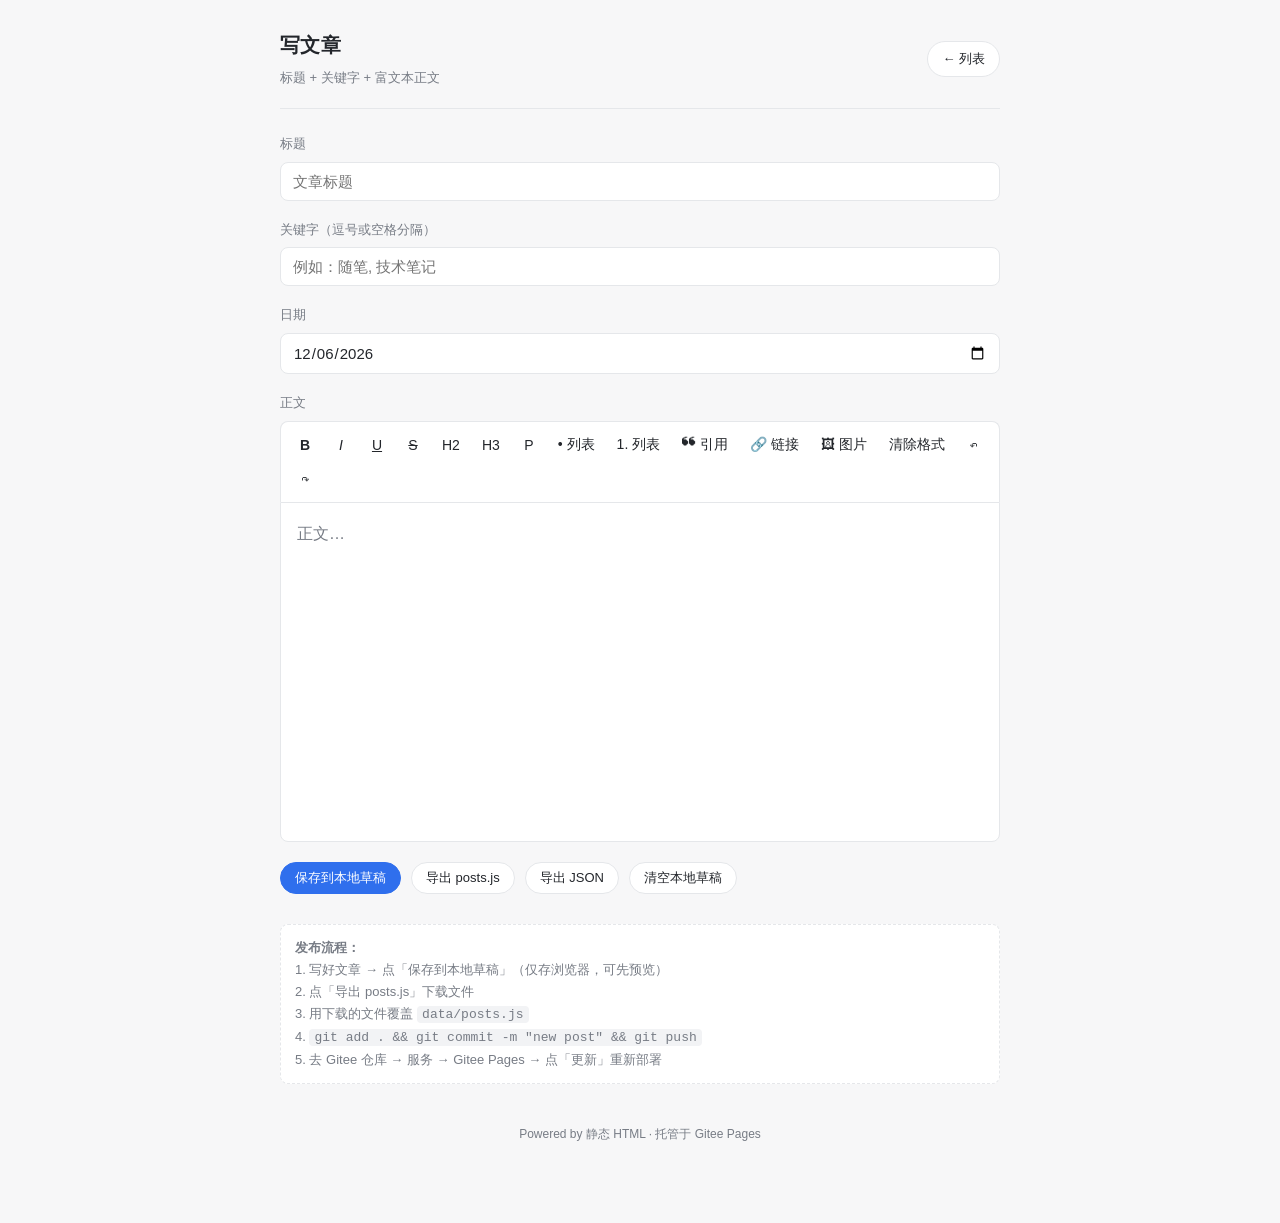
==== edit.html @ 7d6a6bf6 "init: 极简静态博客" ====
<!DOCTYPE html>
<html lang="zh-CN">
<head>
<meta charset="UTF-8">
<meta name="viewport" content="width=device-width, initial-scale=1">
<title>写文章 - 我的博客</title>
<link rel="stylesheet" href="assets/style.css">
</head>
<body>
<div class="wrap">

  <header class="site-head">
    <div>
      <h1 class="site-title">写文章</h1>
      <p class="site-desc">标题 + 关键字 + 富文本正文</p>
    </div>
    <div class="head-actions">
      <a class="btn" href="index.html">← 列表</a>
    </div>
  </header>

  <div class="field">
    <label for="f-title">标题</label>
    <input type="text" id="f-title" placeholder="文章标题">
  </div>

  <div class="field">
    <label for="f-tags">关键字（逗号或空格分隔）</label>
    <input type="text" id="f-tags" placeholder="例如：随笔, 技术笔记">
  </div>

  <div class="field">
    <label for="f-date">日期</label>
    <input type="date" id="f-date">
  </div>

  <div class="field">
    <label>正文</label>
    <div class="toolbar" id="toolbar">
      <button data-cmd="bold" title="加粗"><b>B</b></button>
      <button data-cmd="italic" title="斜体"><i>I</i></button>
      <button data-cmd="underline" title="下划线"><u>U</u></button>
      <button data-cmd="strikeThrough" title="删除线"><s>S</s></button>
      <button data-cmd="h2" title="大标题">H2</button>
      <button data-cmd="h3" title="小标题">H3</button>
      <button data-cmd="p" title="正文">P</button>
      <button data-cmd="insertUnorderedList" title="无序列表">• 列表</button>
      <button data-cmd="insertOrderedList" title="有序列表">1. 列表</button>
      <button data-cmd="formatBlock" data-val="<blockquote>" title="引用">❝ 引用</button>
      <button data-cmd="link" title="插入链接">🔗 链接</button>
      <button data-cmd="image" title="插入图片">🖼 图片</button>
      <button data-cmd="clear" title="清除格式">清除格式</button>
      <button data-cmd="undo" title="撤销">↶</button>
      <button data-cmd="redo" title="重做">↷</button>
    </div>
    <div id="editor" contenteditable="true"></div>
  </div>

  <div class="editor-actions">
    <button class="btn primary" id="btn-save">保存到本地草稿</button>
    <button class="btn" id="btn-export">导出 posts.js</button>
    <button class="btn" id="btn-json">导出 JSON</button>
    <button class="btn" id="btn-clear-local">清空本地草稿</button>
  </div>

  <div class="hint">
    <strong>发布流程：</strong><br>
    1. 写好文章 → 点「保存到本地草稿」（仅存浏览器，可先预览）<br>
    2. 点「导出 posts.js」下载文件<br>
    3. 用下载的文件覆盖 <code>data/posts.js</code><br>
    4. <code>git add . &amp;&amp; git commit -m "new post" &amp;&amp; git push</code><br>
    5. 去 Gitee 仓库 → 服务 → Gitee Pages → 点「更新」重新部署
  </div>

  <footer class="site-foot">Powered by 静态 HTML · 托管于 Gitee Pages</footer>
</div>
<script src="data/posts.js"></script>
<script src="assets/app.js"></script>
</body>
</html>
---- assets/style.css ----
:root {
  --bg: #f7f7f8;
  --card: #ffffff;
  --text: #23262b;
  --muted: #777c85;
  --line: #e5e7ea;
  --accent: #2f6fed;
  --accent-soft: #eaf1ff;
  --code-bg: #f2f3f5;
  --radius: 10px;
}

@media (prefers-color-scheme: dark) {
  :root {
    --bg: #16181c;
    --card: #1d2026;
    --text: #e6e8eb;
    --muted: #9aa0a8;
    --line: #2c3037;
    --accent: #6d9bff;
    --accent-soft: #22304d;
    --code-bg: #14161a;
  }
}

* { box-sizing: border-box; }

body {
  margin: 0;
  background: var(--bg);
  color: var(--text);
  font: 15px/1.75 -apple-system, "Segoe UI", "PingFang SC", "Microsoft YaHei", Roboto, sans-serif;
  -webkit-font-smoothing: antialiased;
}

a { color: var(--accent); text-decoration: none; }
a:hover { text-decoration: underline; }

.wrap { max-width: 760px; margin: 0 auto; padding: 0 20px 80px; }

/* ---------- header ---------- */
.site-head {
  display: flex; align-items: center; justify-content: space-between;
  gap: 16px; padding: 28px 0 18px;
  border-bottom: 1px solid var(--line); margin-bottom: 24px;
}
.site-title { font-size: 20px; font-weight: 700; margin: 0; letter-spacing: .3px; }
.site-desc { margin: 4px 0 0; font-size: 13px; color: var(--muted); }
.head-actions { display: flex; gap: 8px; flex-shrink: 0; }

.btn {
  display: inline-block; padding: 6px 14px; border-radius: 999px;
  border: 1px solid var(--line); background: var(--card);
  color: var(--text); font-size: 13px; cursor: pointer; transition: .15s;
}
.btn:hover { border-color: var(--accent); color: var(--accent); text-decoration: none; }
.btn.primary { background: var(--accent); border-color: var(--accent); color: #fff; }
.btn.primary:hover { opacity: .88; color: #fff; }

/* ---------- tags ---------- */
.tagbar { display: flex; flex-wrap: wrap; gap: 8px; margin-bottom: 22px; }
.tag {
  padding: 3px 11px; border-radius: 999px; font-size: 13px;
  background: var(--accent-soft); color: var(--accent); border: 1px solid transparent;
  cursor: pointer;
}
.tag:hover { text-decoration: none; border-color: var(--accent); }
.tag.active { background: var(--accent); color: #fff; }

/* ---------- filter note ---------- */
.filter-note {
  display: flex; align-items: center; justify-content: space-between;
  font-size: 13px; color: var(--muted); margin-bottom: 14px;
}

/* ---------- list ---------- */
.post-list { list-style: none; margin: 0; padding: 0; }
.post-item {
  background: var(--card); border: 1px solid var(--line);
  border-radius: var(--radius); padding: 18px 20px; margin-bottom: 14px;
  transition: .15s;
}
.post-item:hover { border-color: var(--accent); }
.post-title { font-size: 17px; font-weight: 600; margin: 0 0 6px; }
.post-title a { color: var(--text); }
.post-title a:hover { color: var(--accent); text-decoration: none; }
.post-meta { font-size: 12px; color: var(--muted); margin-bottom: 8px; }
.post-summary {
  margin: 0 0 10px; font-size: 14px; color: var(--muted);
  display: -webkit-box; -webkit-line-clamp: 2; -webkit-box-orient: vertical; overflow: hidden;
}
.post-tags { display: flex; flex-wrap: wrap; gap: 6px; }

.empty { text-align: center; padding: 60px 0; color: var(--muted); }

/* ---------- article ---------- */
.article-head { padding: 26px 0 18px; border-bottom: 1px solid var(--line); margin-bottom: 26px; }
.article-title { font-size: 26px; line-height: 1.4; margin: 0 0 10px; }
.article-meta { font-size: 13px; color: var(--muted); display: flex; flex-wrap: wrap; gap: 8px; align-items: center; }

.article-body { font-size: 16px; line-height: 1.85; word-wrap: break-word; }
.article-body h1, .article-body h2, .article-body h3, .article-body h4 { line-height: 1.45; margin: 1.6em 0 .7em; }
.article-body h1 { font-size: 22px; } .article-body h2 { font-size: 20px; }
.article-body h3 { font-size: 17px; } .article-body h4 { font-size: 15px; }
.article-body p { margin: 0 0 1.1em; }
.article-body img { max-width: 100%; border-radius: 6px; }
.article-body blockquote {
  margin: 1.2em 0; padding: 10px 16px; border-left: 3px solid var(--accent);
  background: var(--code-bg); color: var(--muted); border-radius: 0 6px 6px 0;
}
.article-body blockquote p:last-child { margin: 0; }
.article-body pre {
  background: var(--code-bg); padding: 14px 16px; border-radius: 8px;
  overflow-x: auto; font-size: 13.5px; line-height: 1.6;
}
.article-body code { font-family: "SFMono-Regular", Consolas, Monaco, monospace; }
.article-body p code, .article-body li code {
  background: var(--code-bg); padding: 2px 6px; border-radius: 4px; font-size: 13.5px;
}
.article-body ul, .article-body ol { padding-left: 1.6em; margin: 0 0 1.1em; }
.article-body hr { border: none; border-top: 1px solid var(--line); margin: 2em 0; }
.article-body table { border-collapse: collapse; width: 100%; margin: 1.2em 0; }
.article-body th, .article-body td { border: 1px solid var(--line); padding: 8px 10px; }

.article-nav { display: flex; justify-content: space-between; margin-top: 44px; padding-top: 20px; border-top: 1px solid var(--line); font-size: 14px; }

/* ---------- editor ---------- */
.field { margin-bottom: 18px; }
.field label { display: block; font-size: 13px; color: var(--muted); margin-bottom: 6px; }
.field input[type="text"], .field input[type="date"] {
  width: 100%; padding: 10px 12px; font-size: 15px; font-family: inherit;
  border: 1px solid var(--line); border-radius: 8px; background: var(--card); color: var(--text);
}
.field input:focus { outline: none; border-color: var(--accent); }

.toolbar {
  display: flex; flex-wrap: wrap; gap: 4px; padding: 8px;
  border: 1px solid var(--line); border-bottom: none;
  border-radius: 8px 8px 0 0; background: var(--card);
}
.toolbar button {
  min-width: 32px; height: 30px; padding: 0 8px; cursor: pointer;
  border: 1px solid transparent; border-radius: 6px;
  background: transparent; color: var(--text); font-size: 14px;
}
.toolbar button:hover { background: var(--accent-soft); border-color: var(--line); }

#editor {
  min-height: 340px; padding: 16px; border: 1px solid var(--line);
  border-radius: 0 0 8px 8px; background: var(--card); color: var(--text);
  font-size: 16px; line-height: 1.85; outline: none;
}
#editor:focus { border-color: var(--accent); }
#editor:empty::before { content: "正文…"; color: var(--muted); }

.editor-actions { display: flex; flex-wrap: wrap; gap: 10px; margin: 20px 0 30px; }
.hint {
  font-size: 13px; color: var(--muted); background: var(--card);
  border: 1px dashed var(--line); border-radius: 8px; padding: 12px 14px; line-height: 1.7;
}
.hint code { background: var(--code-bg); padding: 1px 5px; border-radius: 4px; }

.site-foot { margin-top: 40px; font-size: 12px; color: var(--muted); text-align: center; }
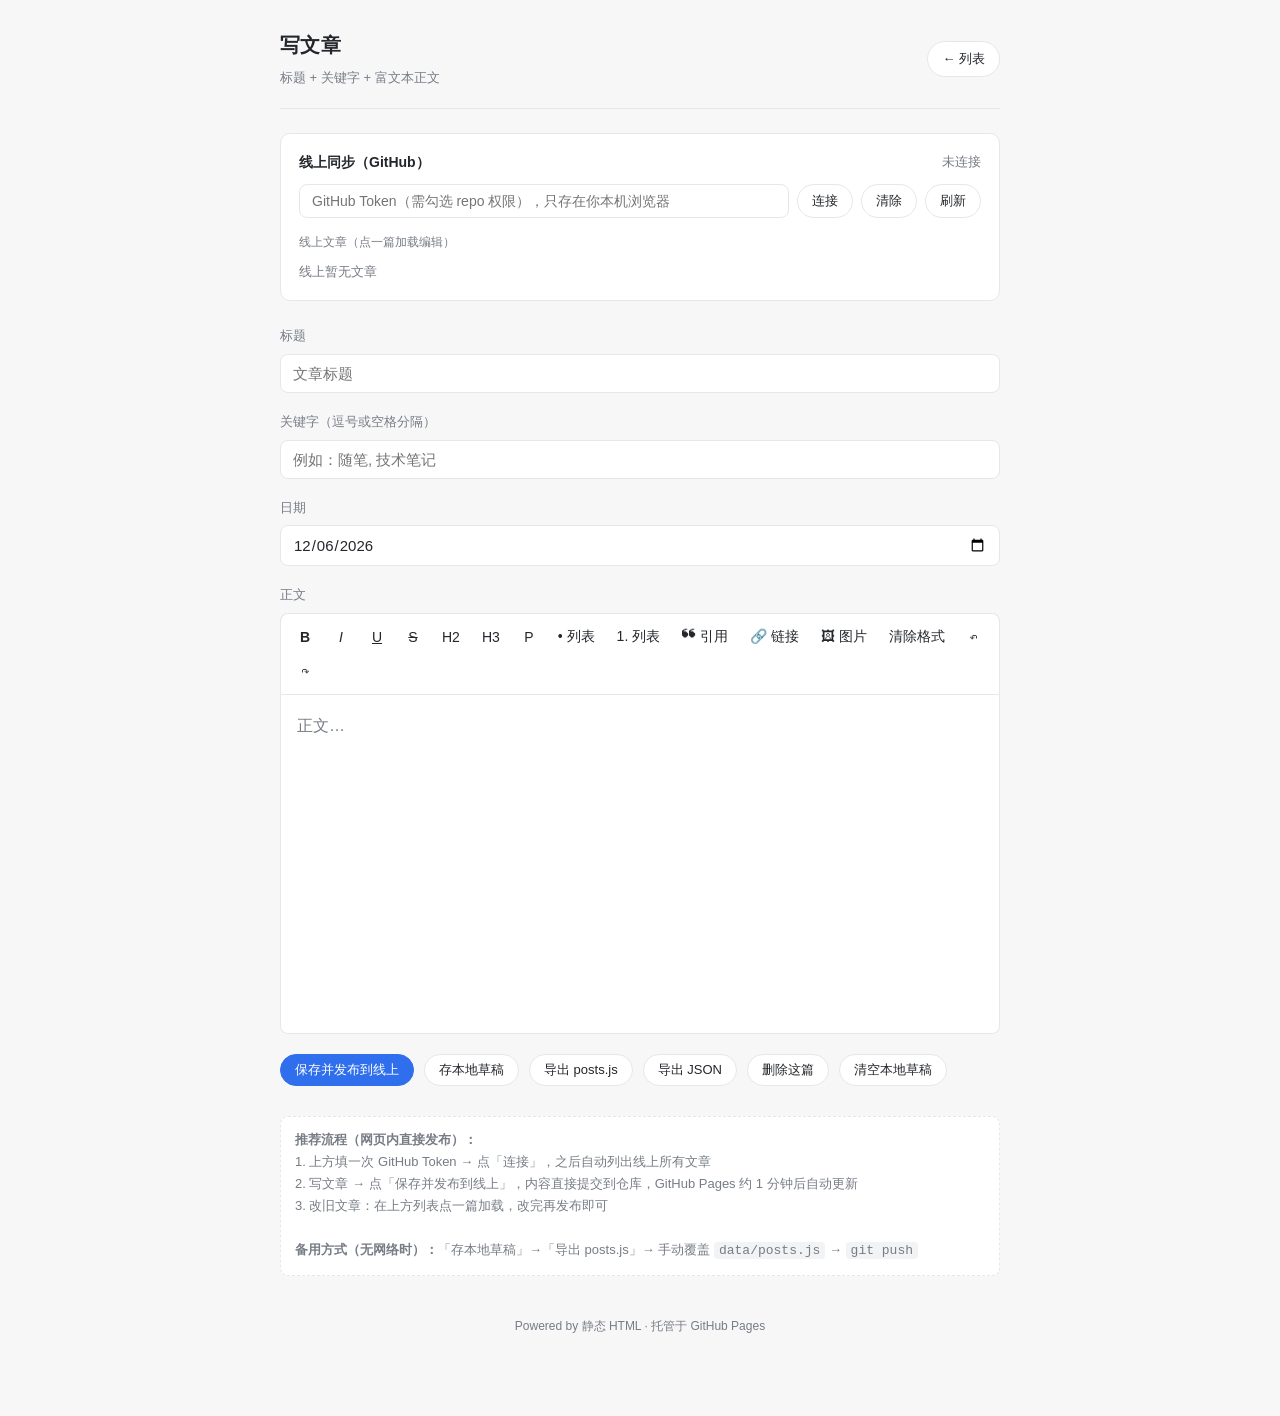
==== commit a40dd8e9: "feat: 网页内直连 GitHub 保存/发布" ====
--- a/edit.html
+++ b/edit.html
@@ -1,80 +1,98 @@
 <!DOCTYPE html>
-<html lang="zh-CN">
-<head>
-<meta charset="UTF-8">
-<meta name="viewport" content="width=device-width, initial-scale=1">
+<html lang="zh-CN" data-page-node-id="AJb3vH1LqUoikJcXxkVm0t">
+<head data-page-node-id="qr0wn4UnxidgkKzo6l8r2A">
+<meta charset="UTF-8" data-page-node-id="LppgdJZ0DuXC70buL5NtI6">
+<meta name="viewport" content="width=device-width, initial-scale=1" data-page-node-id="8UdwIXkHjPcbDPsdLr6uEj">
 <title>写文章 - 我的博客</title>
-<link rel="stylesheet" href="assets/style.css">
+<link rel="stylesheet" href="assets/style.css" data-page-node-id="ydT84AI9Mg8HPYuDq0weCG">
 </head>
-<body>
-<div class="wrap">
+<body data-page-node-id="5vi7g9qBaKmRTxWU70ORKr">
+<div class="wrap" data-page-node-id="gpobFpyl0eh4qrRddpxuvj">
 
-  <header class="site-head">
-    <div>
-      <h1 class="site-title">写文章</h1>
-      <p class="site-desc">标题 + 关键字 + 富文本正文</p>
+  <header class="site-head" data-page-node-id="Pot3kmszw8yGBNzVBpcBGh">
+    <div data-page-node-id="7I2OiUKkhxzQ85wwp7czJm">
+      <h1 class="site-title" data-page-node-id="NlKsG7NhqSmWq68uJhcdwu">写文章</h1>
+      <p class="site-desc" data-page-node-id="BbnW7OCBH2VAHE0oTWAdIK">标题 + 关键字 + 富文本正文</p>
     </div>
-    <div class="head-actions">
-      <a class="btn" href="index.html">← 列表</a>
+    <div class="head-actions" data-page-node-id="B8uWPl3l2clpQjL8nnDXzS">
+      <a class="btn" href="index.html" data-page-node-id="DrutRBBzzTmJnHeyPXxXd6">← 列表</a>
     </div>
   </header>
 
-  <div class="field">
-    <label for="f-title">标题</label>
-    <input type="text" id="f-title" placeholder="文章标题">
+  <div class="card" id="gh-panel" data-page-node-id="4RmWiXcSOgUvf9VCWOsgF5">
+    <div class="gh-head" data-page-node-id="9eP8CjZHyGh5As1UoKm3Iw">
+      <strong data-page-node-id="puNLQFXuiPyYLwEBxuoO74">线上同步（GitHub）</strong>
+      <span id="gh-state" data-page-node-id="5Gd4ULR5PxGfVqF2e6CZpL">未连接</span>
+    </div>
+    <div class="gh-row" data-page-node-id="DwjE959UF1yHsEFZ8UKdlT">
+      <input type="password" id="gh-token" placeholder="GitHub Token（需勾选 repo 权限），只存在你本机浏览器" data-page-node-id="QFsA0wU7qA5ppdGD7zVZ39">
+      <button class="btn" id="gh-connect" data-page-node-id="NpGmeWweT49ODy7r0Jqnzq">连接</button>
+      <button class="btn" id="gh-clear" data-page-node-id="r9mcSvd5kF0LLuza8qqibB">清除</button>
+      <button class="btn" id="gh-reload" data-page-node-id="1klAebFOuCFjZBNlL7qDfW">刷新</button>
+    </div>
+    <div class="gh-label" data-page-node-id="orqqgZheYTrgGXdmb4Vuug">线上文章（点一篇加载编辑）</div>
+    <div id="gh-list" class="gh-list" data-page-node-id="pJ4CvllfZEWbb3nxsYRL58"></div>
+    <div id="gh-msg" class="gh-msg" data-page-node-id="FpvH1dlbJq3yqrV4WZMQ4O"></div>
   </div>
 
-  <div class="field">
-    <label for="f-tags">关键字（逗号或空格分隔）</label>
-    <input type="text" id="f-tags" placeholder="例如：随笔, 技术笔记">
+  <div class="field" data-page-node-id="SudT32jXEIfhMtE9lsqIom">
+    <label for="f-title" data-page-node-id="nVIaBfDthpnipL3FjIe3V1">标题</label>
+    <input type="text" id="f-title" placeholder="文章标题" data-page-node-id="u1xBNU3Y0rgdBDIzpGF8j6">
   </div>
 
-  <div class="field">
-    <label for="f-date">日期</label>
-    <input type="date" id="f-date">
+  <div class="field" data-page-node-id="y1Eq3g3BAjjAnIA1KqDKmA">
+    <label for="f-tags" data-page-node-id="nwsDAadVu07Nl2EpqBX376">关键字（逗号或空格分隔）</label>
+    <input type="text" id="f-tags" placeholder="例如：随笔, 技术笔记" data-page-node-id="dz01pCGPchNx1Xwm0V4U2z">
   </div>
 
-  <div class="field">
-    <label>正文</label>
-    <div class="toolbar" id="toolbar">
-      <button data-cmd="bold" title="加粗"><b>B</b></button>
-      <button data-cmd="italic" title="斜体"><i>I</i></button>
-      <button data-cmd="underline" title="下划线"><u>U</u></button>
-      <button data-cmd="strikeThrough" title="删除线"><s>S</s></button>
-      <button data-cmd="h2" title="大标题">H2</button>
-      <button data-cmd="h3" title="小标题">H3</button>
-      <button data-cmd="p" title="正文">P</button>
-      <button data-cmd="insertUnorderedList" title="无序列表">• 列表</button>
-      <button data-cmd="insertOrderedList" title="有序列表">1. 列表</button>
-      <button data-cmd="formatBlock" data-val="<blockquote>" title="引用">❝ 引用</button>
-      <button data-cmd="link" title="插入链接">🔗 链接</button>
-      <button data-cmd="image" title="插入图片">🖼 图片</button>
-      <button data-cmd="clear" title="清除格式">清除格式</button>
-      <button data-cmd="undo" title="撤销">↶</button>
-      <button data-cmd="redo" title="重做">↷</button>
-    </div>
-    <div id="editor" contenteditable="true"></div>
+  <div class="field" data-page-node-id="mEDxWOXGNmE4pEXytBr3uL">
+    <label for="f-date" data-page-node-id="VxFisSP7fHz8ffpxEWkyF7">日期</label>
+    <input type="date" id="f-date" data-page-node-id="yfG8ABCheAxogAg0IsALlV">
   </div>
 
-  <div class="editor-actions">
-    <button class="btn primary" id="btn-save">保存到本地草稿</button>
-    <button class="btn" id="btn-export">导出 posts.js</button>
-    <button class="btn" id="btn-json">导出 JSON</button>
-    <button class="btn" id="btn-clear-local">清空本地草稿</button>
+  <div class="field" data-page-node-id="CJbRDJurKLx1EZeltFlIAv">
+    <label data-page-node-id="aqKG9legGPYB1tQnVepmQF">正文</label>
+    <div class="toolbar" id="toolbar" data-page-node-id="CEsjuTTxJmLF5quIcumCzt">
+      <button data-cmd="bold" title="加粗" data-page-node-id="FrVhdCzzWMUEIBRSR5uLHQ"><b data-page-node-id="NmVc8vO1WWiEWUanse4wbJ">B</b></button>
+      <button data-cmd="italic" title="斜体" data-page-node-id="2B3vpyuhfw34Kn3AImAW25"><i data-page-node-id="2MhsPvlY9y3p2zKCSwfw26">I</i></button>
+      <button data-cmd="underline" title="下划线" data-page-node-id="tKOs1dPWmg6m9HC6YrgN0V"><u data-page-node-id="2teWDVgMACY1JtrOLpHhhr">U</u></button>
+      <button data-cmd="strikeThrough" title="删除线" data-page-node-id="HL9GhsEXCLCYDb8FClcA7p"><s data-page-node-id="M1gCuSFyhgzYLlGnfzM37M">S</s></button>
+      <button data-cmd="h2" title="大标题" data-page-node-id="wJwqVBfbvHpunzWPLU2WKN">H2</button>
+      <button data-cmd="h3" title="小标题" data-page-node-id="1RRg94Fy9BwjxyseNBck62">H3</button>
+      <button data-cmd="p" title="正文" data-page-node-id="IJ9OcnPmKCBczAzdgWcDWG">P</button>
+      <button data-cmd="insertUnorderedList" title="无序列表" data-page-node-id="fKP8blWagUHbG545hrCBH3">• 列表</button>
+      <button data-cmd="insertOrderedList" title="有序列表" data-page-node-id="1owOXzWYcMegtDawJW7FXL">1. 列表</button>
+      <button data-cmd="formatBlock" data-val="&lt;blockquote&gt;" title="引用" data-page-node-id="C0F231FaA7Nd6FlzxTFzJF">❝ 引用</button>
+      <button data-cmd="link" title="插入链接" data-page-node-id="7Q2jwgILfWpvsu6nyXKu54">🔗 链接</button>
+      <button data-cmd="image" title="插入图片" data-page-node-id="2GSZ3ATvCVXOFIAW2OfefO">🖼 图片</button>
+      <button data-cmd="clear" title="清除格式" data-page-node-id="GfTGggtdAGBE9BiGXFCyKX">清除格式</button>
+      <button data-cmd="undo" title="撤销" data-page-node-id="DWNDMuUF5Z2qNKJNNyqagK">↶</button>
+      <button data-cmd="redo" title="重做" data-page-node-id="hk4RY7ydnHp6iS08r5BCjB">↷</button>
+    </div>
+    <div id="editor" contenteditable="true" data-page-node-id="TLLWCY1buNHtE8qfQZeznR"></div>
   </div>
 
-  <div class="hint">
-    <strong>发布流程：</strong><br>
-    1. 写好文章 → 点「保存到本地草稿」（仅存浏览器，可先预览）<br>
-    2. 点「导出 posts.js」下载文件<br>
-    3. 用下载的文件覆盖 <code>data/posts.js</code><br>
-    4. <code>git add . &amp;&amp; git commit -m "new post" &amp;&amp; git push</code><br>
-    5. 去 Gitee 仓库 → 服务 → Gitee Pages → 点「更新」重新部署
+  <div class="editor-actions" data-page-node-id="lDaH9n7RjFsk4tx7m5cBIA">
+    <button class="btn primary" id="btn-publish" data-page-node-id="n0ntUC3hcJaNO3GsSgENHi">保存并发布到线上</button>
+    <button class="btn" id="btn-save" data-page-node-id="843WtiC8zyjlLW1Vnq6wWK">存本地草稿</button>
+    <button class="btn" id="btn-export" data-page-node-id="0mM2jY0CRNjg08o9LZIz5g">导出 posts.js</button>
+    <button class="btn" id="btn-json" data-page-node-id="jMMlUCmrd0epXHVw4GQIQl">导出 JSON</button>
+    <button class="btn danger" id="btn-delete" data-page-node-id="gs9F6m1YUVhCrpiDOZ23oF">删除这篇</button>
+    <button class="btn" id="btn-clear-local" data-page-node-id="z9HUvPiHcbW0Pf9THEHRBY">清空本地草稿</button>
   </div>
 
-  <footer class="site-foot">Powered by 静态 HTML · 托管于 Gitee Pages</footer>
+  <div class="hint" data-page-node-id="erJlBqI6hD5KnimCJPWyjR">
+    <strong data-page-node-id="Nne65eeoCZ8TEEpHOUvXw3">推荐流程（网页内直接发布）：</strong><br data-page-node-id="rf6zejfhvVcDOUUFmhdJh6">
+    1. 上方填一次 GitHub Token → 点「连接」，之后自动列出线上所有文章<br data-page-node-id="L4rpZKyAnBZMATxzDYUxTv">
+    2. 写文章 → 点「保存并发布到线上」，内容直接提交到仓库，GitHub Pages 约 1 分钟后自动更新<br data-page-node-id="aAgF1wL48OEH9KF297SirI">
+    3. 改旧文章：在上方列表点一篇加载，改完再发布即可<br data-page-node-id="XWMCOZ0HzUD7mRWSXwm1MN"><br data-page-node-id="etDOsRhEBCoCS3kmykyAEH">
+    <strong data-page-node-id="ti2KelSUCbgjf7NSaQSVw8">备用方式（无网络时）：</strong>「存本地草稿」→「导出 posts.js」→ 手动覆盖 <code data-page-node-id="RkGPZRVrdyJf4JDUPY00CA">data/posts.js</code> → <code data-page-node-id="4JZuBiQuzfjUr90f6VLg7m">git push</code>
+  </div>
+
+  <footer class="site-foot" data-page-node-id="t5Pyq0bEnII68uHvtRWckV">Powered by 静态 HTML · 托管于 GitHub Pages</footer>
 </div>
 <script src="data/posts.js"></script>
 <script src="assets/app.js"></script>
+<script src="assets/admin.js"></script>
 </body>
 </html>
--- a/assets/style.css
+++ b/assets/style.css
@@ -161,3 +161,41 @@
 .hint code { background: var(--code-bg); padding: 1px 5px; border-radius: 4px; }
 
 .site-foot { margin-top: 40px; font-size: 12px; color: var(--muted); text-align: center; }
+
+/* ---------- 线上同步面板 ---------- */
+.card {
+  background: var(--card); border: 1px solid var(--line);
+  border-radius: var(--radius); padding: 16px 18px; margin-bottom: 24px;
+}
+.gh-head { display: flex; align-items: center; justify-content: space-between; font-size: 14px; margin-bottom: 10px; }
+.gh-head span { color: var(--muted); font-size: 13px; }
+.gh-row { display: flex; flex-wrap: wrap; gap: 8px; }
+.gh-row input {
+  flex: 1 1 240px; padding: 8px 12px; font-size: 14px; font-family: inherit;
+  border: 1px solid var(--line); border-radius: 8px; background: var(--card); color: var(--text);
+}
+.gh-row input:focus { outline: none; border-color: var(--accent); }
+.gh-label { font-size: 12px; color: var(--muted); margin: 14px 0 8px; }
+.gh-list { display: flex; flex-direction: column; gap: 6px; max-height: 220px; overflow: auto; }
+.gh-item {
+  display: flex; justify-content: space-between; gap: 12px; padding: 8px 12px;
+  border: 1px solid var(--line); border-radius: 8px; font-size: 14px;
+  color: var(--text); background: var(--bg);
+}
+.gh-item:hover { border-color: var(--accent); text-decoration: none; }
+.gh-item.active { border-color: var(--accent); background: var(--accent-soft); }
+.gh-item-title { overflow: hidden; text-overflow: ellipsis; white-space: nowrap; }
+.gh-item-date { color: var(--muted); font-size: 12px; flex-shrink: 0; }
+.gh-empty { font-size: 13px; color: var(--muted); }
+
+.gh-msg { margin-top: 12px; font-size: 13px; line-height: 1.7; }
+.gh-msg:empty { display: none; }
+.gh-msg.ok { color: #1a7f37; }
+.gh-msg.err { color: #c9372c; }
+.gh-msg.warn { color: #9a6700; }
+@media (prefers-color-scheme: dark) {
+  .gh-msg.ok { color: #4ac26b; }
+  .gh-msg.err { color: #ff7b72; }
+  .gh-msg.warn { color: #e3b341; }
+}
+.btn.danger:hover { border-color: #c9372c; color: #c9372c; }
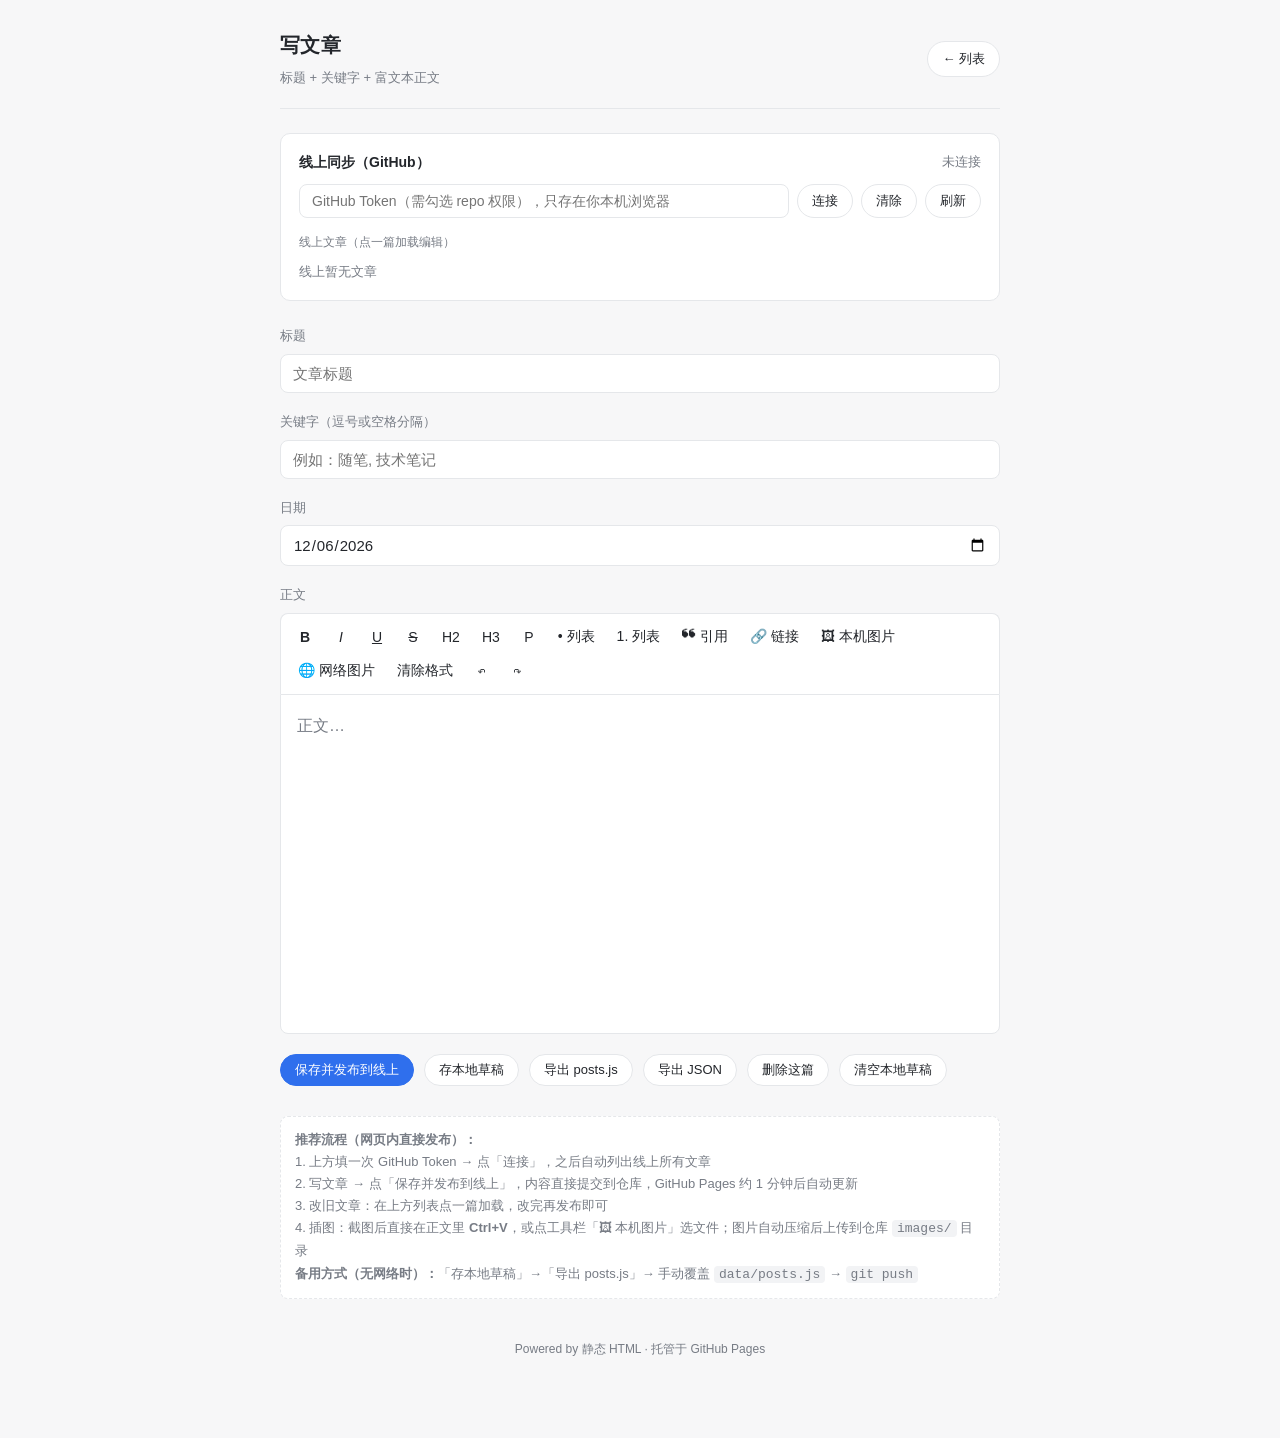
==== commit f9e66d63: "feat: 正文支持粘贴/上传本机图片（压缩后存入 images/）" ====
--- a/edit.html
+++ b/edit.html
@@ -64,12 +64,14 @@
       <button data-cmd="insertOrderedList" title="有序列表" data-page-node-id="1owOXzWYcMegtDawJW7FXL">1. 列表</button>
       <button data-cmd="formatBlock" data-val="&lt;blockquote&gt;" title="引用" data-page-node-id="C0F231FaA7Nd6FlzxTFzJF">❝ 引用</button>
       <button data-cmd="link" title="插入链接" data-page-node-id="7Q2jwgILfWpvsu6nyXKu54">🔗 链接</button>
-      <button data-cmd="image" title="插入图片" data-page-node-id="2GSZ3ATvCVXOFIAW2OfefO">🖼 图片</button>
+      <button data-cmd="image" title="上传本机图片（也可直接 Ctrl+V 粘贴截图）" data-page-node-id="2GSZ3ATvCVXOFIAW2OfefO">🖼 本机图片</button>
+      <button data-cmd="netimg" title="插入网络图片地址">🌐 网络图片</button>
       <button data-cmd="clear" title="清除格式" data-page-node-id="GfTGggtdAGBE9BiGXFCyKX">清除格式</button>
       <button data-cmd="undo" title="撤销" data-page-node-id="DWNDMuUF5Z2qNKJNNyqagK">↶</button>
       <button data-cmd="redo" title="重做" data-page-node-id="hk4RY7ydnHp6iS08r5BCjB">↷</button>
     </div>
     <div id="editor" contenteditable="true" data-page-node-id="TLLWCY1buNHtE8qfQZeznR"></div>
+    <input type="file" id="file-img" accept="image/*" hidden>
   </div>
 
   <div class="editor-actions" data-page-node-id="lDaH9n7RjFsk4tx7m5cBIA">
@@ -85,7 +87,8 @@
     <strong data-page-node-id="Nne65eeoCZ8TEEpHOUvXw3">推荐流程（网页内直接发布）：</strong><br data-page-node-id="rf6zejfhvVcDOUUFmhdJh6">
     1. 上方填一次 GitHub Token → 点「连接」，之后自动列出线上所有文章<br data-page-node-id="L4rpZKyAnBZMATxzDYUxTv">
     2. 写文章 → 点「保存并发布到线上」，内容直接提交到仓库，GitHub Pages 约 1 分钟后自动更新<br data-page-node-id="aAgF1wL48OEH9KF297SirI">
-    3. 改旧文章：在上方列表点一篇加载，改完再发布即可<br data-page-node-id="XWMCOZ0HzUD7mRWSXwm1MN"><br data-page-node-id="etDOsRhEBCoCS3kmykyAEH">
+    3. 改旧文章：在上方列表点一篇加载，改完再发布即可<br data-page-node-id="XWMCOZ0HzUD7mRWSXwm1MN">
+    4. 插图：截图后直接在正文里 <strong>Ctrl+V</strong>，或点工具栏「🖼 本机图片」选文件；图片自动压缩后上传到仓库 <code>images/</code> 目录<br data-page-node-id="etDOsRhEBCoCS3kmykyAEH">
     <strong data-page-node-id="ti2KelSUCbgjf7NSaQSVw8">备用方式（无网络时）：</strong>「存本地草稿」→「导出 posts.js」→ 手动覆盖 <code data-page-node-id="RkGPZRVrdyJf4JDUPY00CA">data/posts.js</code> → <code data-page-node-id="4JZuBiQuzfjUr90f6VLg7m">git push</code>
   </div>
 
--- a/assets/style.css
+++ b/assets/style.css
@@ -152,6 +152,11 @@
 }
 #editor:focus { border-color: var(--accent); }
 #editor:empty::before { content: "正文…"; color: var(--muted); }
+#editor img { max-width: 100%; height: auto; border-radius: 6px; margin: 8px 0; display: block; }
+.img-loading {
+  display: inline-block; font-size: 12px; color: var(--muted);
+  background: var(--code-bg); padding: 2px 8px; border-radius: 4px;
+}
 
 .editor-actions { display: flex; flex-wrap: wrap; gap: 10px; margin: 20px 0 30px; }
 .hint {
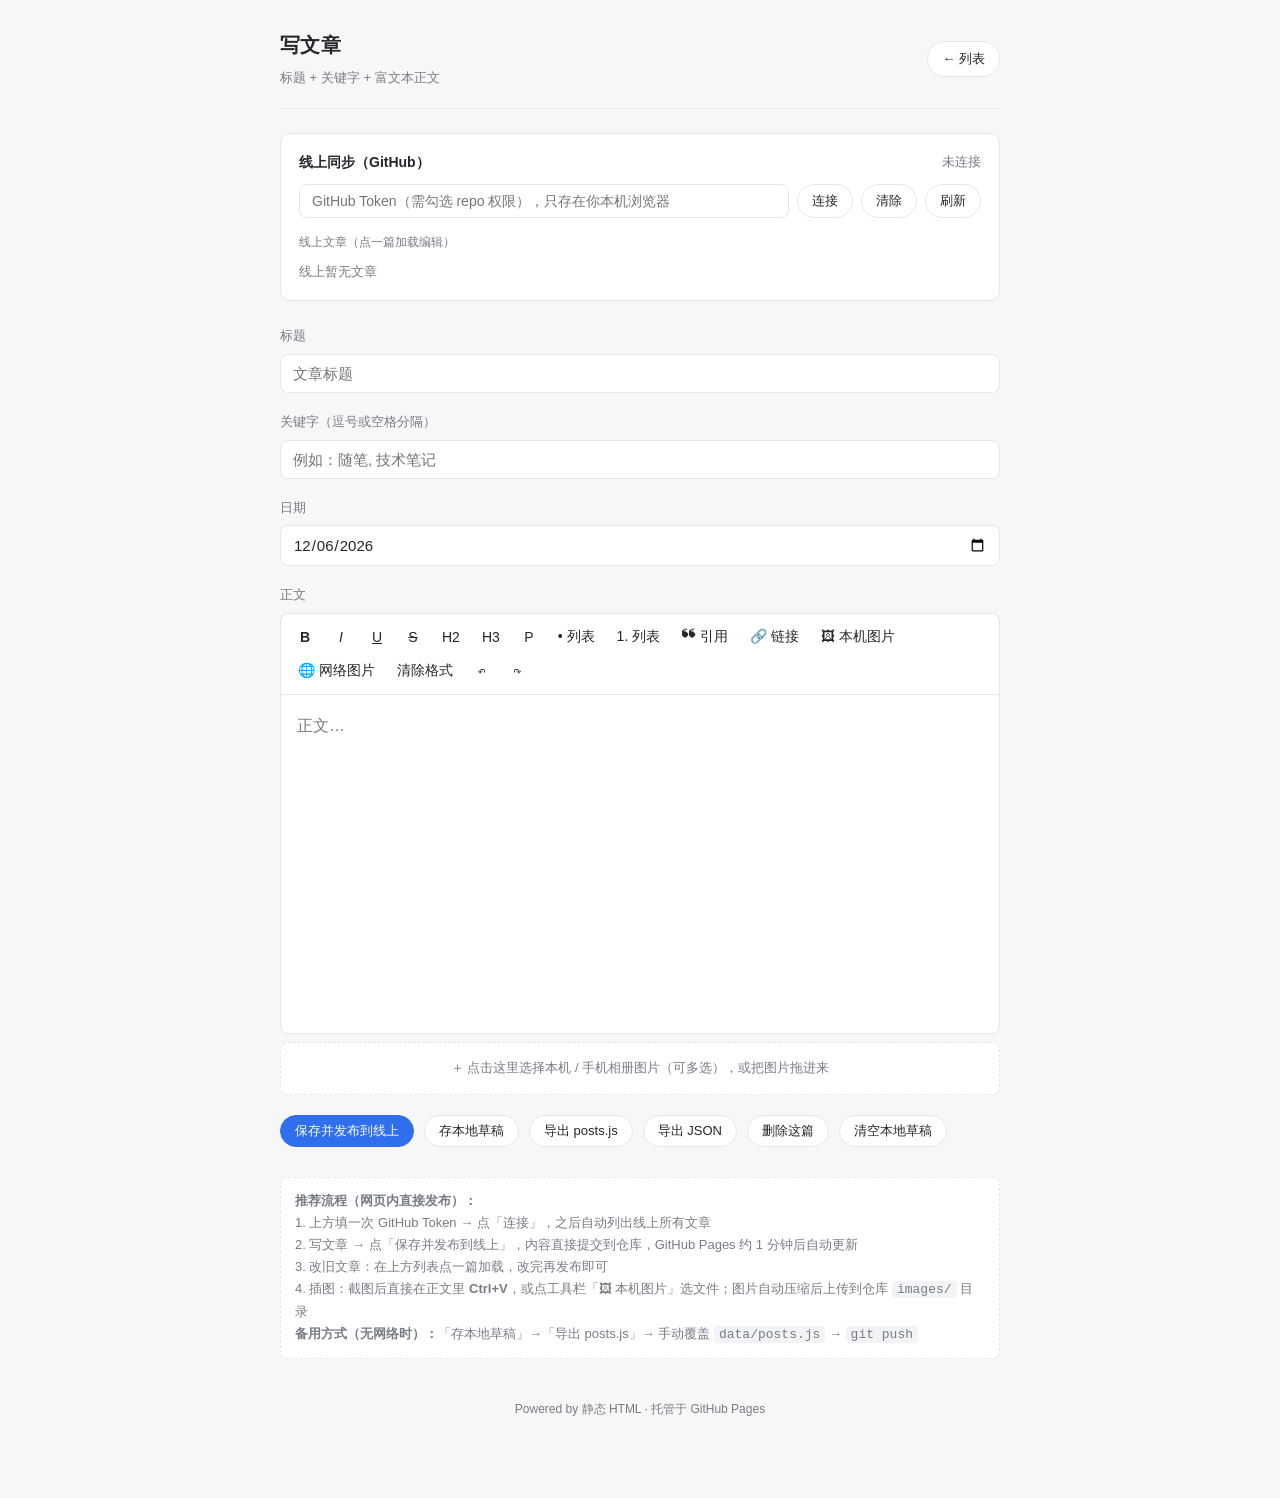
==== commit 00c2d319: "feat: 图片上传支持多选/拖拽/相册，新增上传区入口" ====
--- a/edit.html
+++ b/edit.html
@@ -71,7 +71,8 @@
       <button data-cmd="redo" title="重做" data-page-node-id="hk4RY7ydnHp6iS08r5BCjB">↷</button>
     </div>
     <div id="editor" contenteditable="true" data-page-node-id="TLLWCY1buNHtE8qfQZeznR"></div>
-    <input type="file" id="file-img" accept="image/*" hidden>
+    <input type="file" id="file-img" accept="image/*" multiple style="position:absolute;width:1px;height:1px;opacity:0">
+    <div class="dropzone" id="dropzone">＋ 点击这里选择本机 / 手机相册图片（可多选），或把图片拖进来</div>
   </div>
 
   <div class="editor-actions" data-page-node-id="lDaH9n7RjFsk4tx7m5cBIA">
--- a/assets/style.css
+++ b/assets/style.css
@@ -158,6 +158,15 @@
   background: var(--code-bg); padding: 2px 8px; border-radius: 4px;
 }
 
+.dropzone {
+  margin-top: 8px; padding: 14px; text-align: center; cursor: pointer;
+  font-size: 13px; color: var(--muted); background: var(--card);
+  border: 1px dashed var(--line); border-radius: 8px; transition: .15s;
+}
+.dropzone:hover, .dropzone.dragover, #editor.dragover {
+  border-color: var(--accent); color: var(--accent); background: var(--accent-soft);
+}
+
 .editor-actions { display: flex; flex-wrap: wrap; gap: 10px; margin: 20px 0 30px; }
 .hint {
   font-size: 13px; color: var(--muted); background: var(--card);
